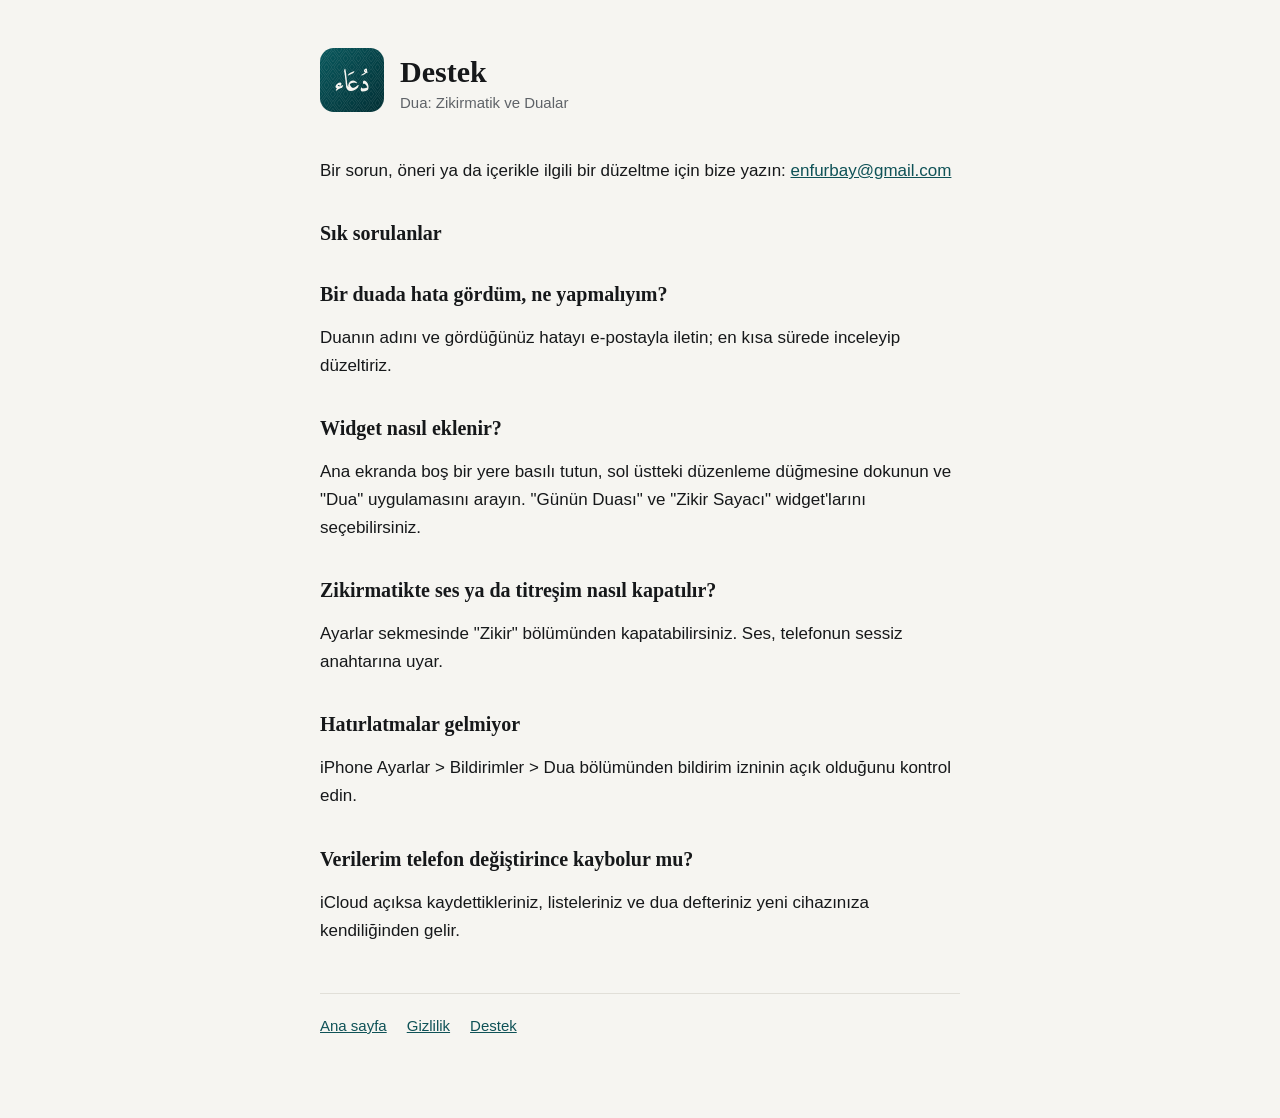
==== destek/index.html @ a70461d5 "Dua: tanıtım, gizlilik ve destek sayfaları Co-Authored-By: Claude Fable 5.2 <noreply@anthropic.com>" ====
<!doctype html>
<html lang="tr">
<head>
<meta charset="utf-8">
<meta name="viewport" content="width=device-width, initial-scale=1">
<title>Destek – Dua</title>
<link rel="stylesheet" href="../style.css">
</head>
<body>
<main>
<header><a href="../"><img src="../icon.png" alt="Dua simgesi"></a><div><h1>Destek</h1><div class="muted">Dua: Zikirmatik ve Dualar</div></div></header>
<p>Bir sorun, öneri ya da içerikle ilgili bir düzeltme için bize yazın: <a href="mailto:enfurbay@gmail.com">enfurbay@gmail.com</a></p>
<h2>Sık sorulanlar</h2>
<h2>Bir duada hata gördüm, ne yapmalıyım?</h2>
<p>Duanın adını ve gördüğünüz hatayı e-postayla iletin; en kısa sürede inceleyip düzeltiriz.</p>
<h2>Widget nasıl eklenir?</h2>
<p>Ana ekranda boş bir yere basılı tutun, sol üstteki düzenleme düğmesine dokunun ve &quot;Dua&quot; uygulamasını arayın. &quot;Günün Duası&quot; ve &quot;Zikir Sayacı&quot; widget&#39;larını seçebilirsiniz.</p>
<h2>Zikirmatikte ses ya da titreşim nasıl kapatılır?</h2>
<p>Ayarlar sekmesinde &quot;Zikir&quot; bölümünden kapatabilirsiniz. Ses, telefonun sessiz anahtarına uyar.</p>
<h2>Hatırlatmalar gelmiyor</h2>
<p>iPhone Ayarlar &gt; Bildirimler &gt; Dua bölümünden bildirim izninin açık olduğunu kontrol edin.</p>
<h2>Verilerim telefon değiştirince kaybolur mu?</h2>
<p>iCloud açıksa kaydettikleriniz, listeleriniz ve dua defteriniz yeni cihazınıza kendiliğinden gelir.</p>
<nav><a href="../">Ana sayfa</a><a href="../gizlilik/">Gizlilik</a><a href="../destek/">Destek</a></nav>
</main>
</body>
</html>
---- style.css ----
:root { --bg: #f6f5f1; --surface: #ffffff; --ink: #16181a; --muted: #5f6368; --line: #e1dfd8; --accent: #0f5257; }
@media (prefers-color-scheme: dark) {
  :root { --bg: #0e0f10; --surface: #17181a; --ink: #ecebe6; --muted: #9da0a4; --line: #27292c; --accent: #7cc4bf; }
}
* { box-sizing: border-box; }
body { margin: 0; background: var(--bg); color: var(--ink); font: 17px/1.65 -apple-system, BlinkMacSystemFont, "Segoe UI", sans-serif; }
main { max-width: 680px; margin: 0 auto; padding: 48px 20px 80px; }
header { display: flex; align-items: center; gap: 16px; margin-bottom: 36px; }
header img { width: 64px; height: 64px; border-radius: 14px; }
header a { color: inherit; text-decoration: none; }
h1, h2 { font-family: "New York", "Iowan Old Style", Georgia, serif; line-height: 1.25; }
h1 { font-size: 30px; margin: 0; }
h2 { font-size: 20px; margin: 36px 0 8px; }
p, li { color: var(--ink); }
.muted { color: var(--muted); font-size: 15px; }
a { color: var(--accent); }
nav { margin-top: 48px; padding-top: 20px; border-top: 1px solid var(--line); display: flex; gap: 20px; flex-wrap: wrap; font-size: 15px; }
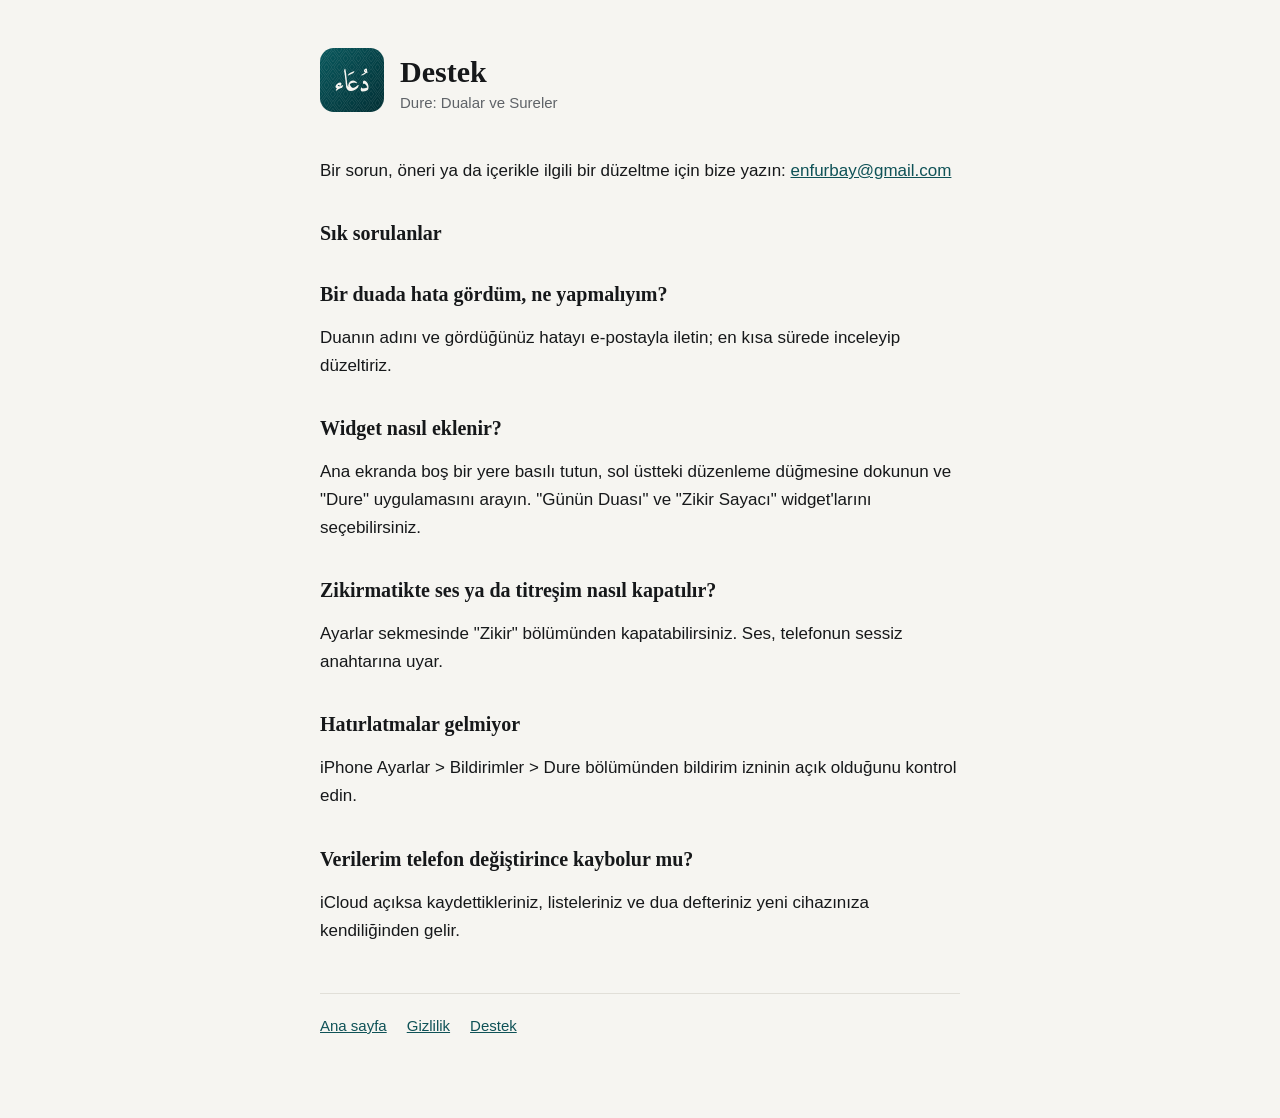
==== commit 42bbe8af: "Uygulama adı Dure oldu; Esmâ kaldırıldı, iCloud yedekleme anlatıldı - Ad: Dure: Dualar ve Sureler (s" ====
--- a/destek/index.html
+++ b/destek/index.html
@@ -3,22 +3,22 @@
 <head>
 <meta charset="utf-8">
 <meta name="viewport" content="width=device-width, initial-scale=1">
-<title>Destek – Dua</title>
+<title>Destek – Dure</title>
 <link rel="stylesheet" href="../style.css">
 </head>
 <body>
 <main>
-<header><a href="../"><img src="../icon.png" alt="Dua simgesi"></a><div><h1>Destek</h1><div class="muted">Dua: Zikirmatik ve Dualar</div></div></header>
+<header><a href="../"><img src="../icon.png" alt="Dure simgesi"></a><div><h1>Destek</h1><div class="muted">Dure: Dualar ve Sureler</div></div></header>
 <p>Bir sorun, öneri ya da içerikle ilgili bir düzeltme için bize yazın: <a href="mailto:enfurbay@gmail.com">enfurbay@gmail.com</a></p>
 <h2>Sık sorulanlar</h2>
 <h2>Bir duada hata gördüm, ne yapmalıyım?</h2>
 <p>Duanın adını ve gördüğünüz hatayı e-postayla iletin; en kısa sürede inceleyip düzeltiriz.</p>
 <h2>Widget nasıl eklenir?</h2>
-<p>Ana ekranda boş bir yere basılı tutun, sol üstteki düzenleme düğmesine dokunun ve &quot;Dua&quot; uygulamasını arayın. &quot;Günün Duası&quot; ve &quot;Zikir Sayacı&quot; widget&#39;larını seçebilirsiniz.</p>
+<p>Ana ekranda boş bir yere basılı tutun, sol üstteki düzenleme düğmesine dokunun ve &quot;Dure&quot; uygulamasını arayın. &quot;Günün Duası&quot; ve &quot;Zikir Sayacı&quot; widget&#39;larını seçebilirsiniz.</p>
 <h2>Zikirmatikte ses ya da titreşim nasıl kapatılır?</h2>
 <p>Ayarlar sekmesinde &quot;Zikir&quot; bölümünden kapatabilirsiniz. Ses, telefonun sessiz anahtarına uyar.</p>
 <h2>Hatırlatmalar gelmiyor</h2>
-<p>iPhone Ayarlar &gt; Bildirimler &gt; Dua bölümünden bildirim izninin açık olduğunu kontrol edin.</p>
+<p>iPhone Ayarlar &gt; Bildirimler &gt; Dure bölümünden bildirim izninin açık olduğunu kontrol edin.</p>
 <h2>Verilerim telefon değiştirince kaybolur mu?</h2>
 <p>iCloud açıksa kaydettikleriniz, listeleriniz ve dua defteriniz yeni cihazınıza kendiliğinden gelir.</p>
 <nav><a href="../">Ana sayfa</a><a href="../gizlilik/">Gizlilik</a><a href="../destek/">Destek</a></nav>
